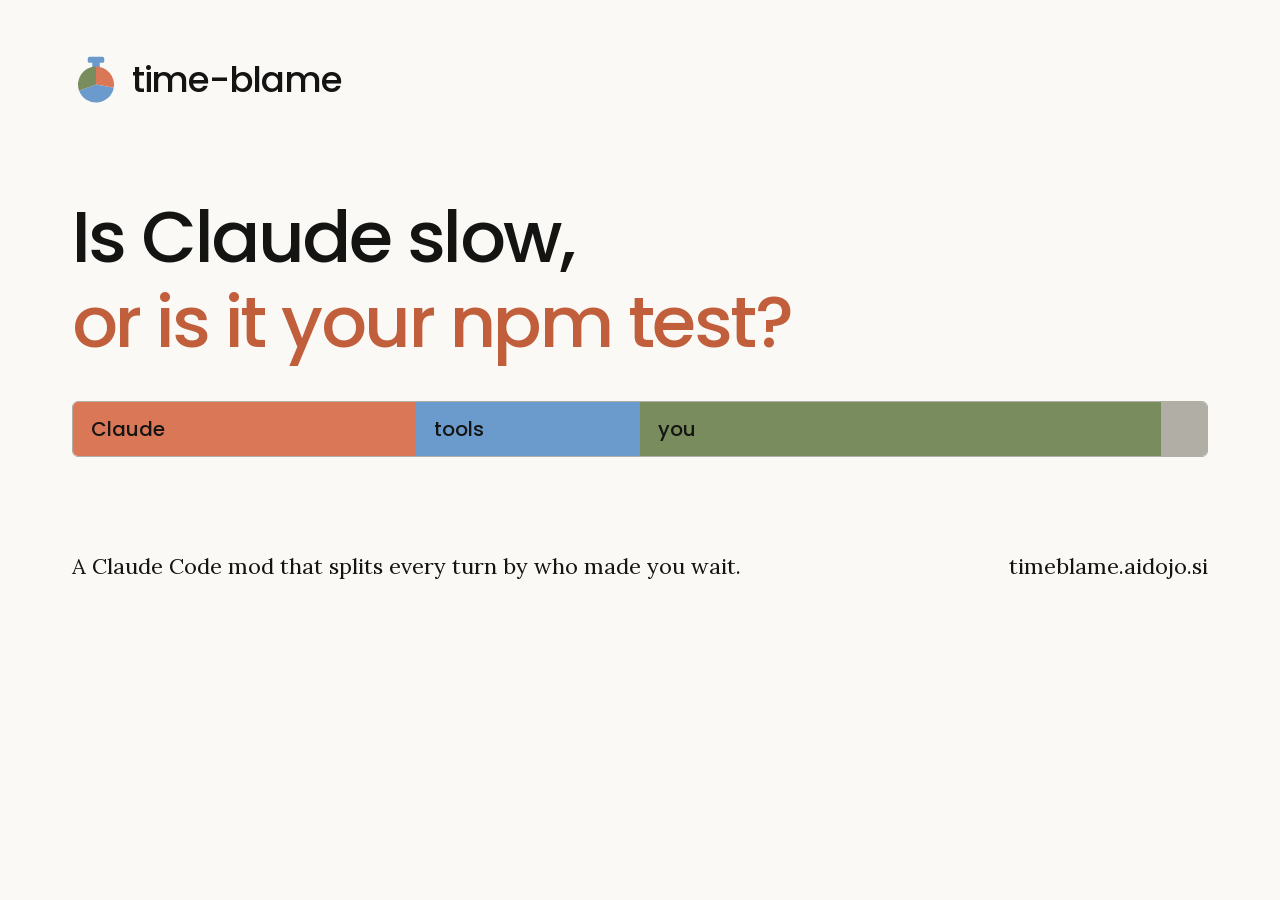
==== site/social-card.html @ afba044f "Use the split-stopwatch icon: favicon, header mark and social card The icon's three wedges use the b" ====
<!doctype html>
<html lang="en" data-theme="light">
<head>
  <meta charset="utf-8">
  <meta name="robots" content="noindex">
  <title>time-blame social preview artwork</title>
  <link rel="stylesheet" href="styles.css">
  <style>
    body { width: 1280px; height: 640px; padding: 56px 72px; display: flex; flex-direction: column; }
    .wordmark { font-size: 36px; }
    .wordmark img { width: 48px; height: 48px; }
    h1 { font-size: 72px; margin: auto 0 36px; }
    .bar { height: 56px; margin-bottom: auto; }
    .bar span { font-size: 20px; padding-inline: 18px; }
    .caption { display: flex; justify-content: space-between; color: var(--muted); font-size: 22px; }
  </style>
</head>
<body>
  <div class="wordmark"><img src="favicon.svg" width="48" height="48" alt="">time-blame</div>
  <h1>Is Claude slow,<br><span>or is it your npm test?</span></h1>
  <div class="bar" aria-hidden="true">
    <span class="b-claude" style="flex: 31">Claude</span>
    <span class="b-tools" style="flex: 19">tools</span>
    <span class="b-you" style="flex: 49">you</span>
    <span class="b-other" style="flex: 1"></span>
  </div>
  <div class="caption"><span>A Claude Code mod that splits every turn by who made you wait.</span><span>timeblame.aidojo.si</span></div>
</body>
</html>
---- site/styles.css ----
@font-face {
  font-family: "Poppins";
  src: url("fonts/poppins-regular-latin.woff2") format("woff2");
  font-style: normal;
  font-weight: 400;
  font-display: swap;
}

@font-face {
  font-family: "Poppins";
  src: url("fonts/poppins-medium-latin.woff2") format("woff2");
  font-style: normal;
  font-weight: 500;
  font-display: swap;
}

@font-face {
  font-family: "Lora";
  src: url("fonts/lora-latin.woff2") format("woff2");
  font-style: normal;
  font-weight: 400 700;
  font-display: swap;
}

:root {
  color-scheme: light dark;
  --paper: #faf9f5;
  --ink: #141413;
  --muted: #141413;
  --line: #b0aea5;
  --well: #e8e6dc;
  --accent: #d97757;
  --title-accent: #c15f3c;
  --claude: #d97757;
  --tools: #6a9bcc;
  --you: #788c5d;
  --other: #b0aea5;
  --on-bucket: #141413;
  --body: "Lora", Georgia, serif;
  --heading: "Poppins", Arial, sans-serif;
  scrollbar-color: var(--muted) var(--paper);
}

* { box-sizing: border-box; }
html { scroll-behavior: smooth; }
body { margin: 0; background: var(--paper); color: var(--ink); font: 18px/1.6 var(--body); }
::selection { background: var(--accent); color: #141413; }
:focus-visible { outline: 2px solid var(--ink); outline-offset: 5px; }
a { color: inherit; text-underline-offset: 4px; text-decoration-thickness: 1px; }
a:hover { text-decoration-color: var(--accent); text-decoration-thickness: 2px; }
.page { max-width: 1168px; margin: auto; padding: 0 40px; }
.skip-link { position: absolute; left: 24px; top: -80px; background: var(--ink); color: var(--paper); padding: 12px; z-index: 1; }
.skip-link:focus { top: 12px; }
.skip-link:hover { color: var(--paper); }
nav { display: flex; justify-content: space-between; align-items: center; gap: 24px; min-height: 104px; border-bottom: 1px solid var(--line); }
.wordmark { display: inline-flex; align-items: center; gap: 12px; font: 500 28px/1.2 var(--heading); letter-spacing: -.035em; text-decoration: none; white-space: nowrap; }
.wordmark img { width: 36px; height: 36px; flex-shrink: 0; border: 0; border-radius: 0; }
.nav-links { display: flex; gap: 32px; font-size: 16px; }
.nav-links a { display: flex; align-items: center; min-height: 44px; text-decoration: none; }
.nav-links a:hover { text-decoration: underline; text-decoration-color: var(--accent); }
.github-link { gap: 8px; white-space: nowrap; border: 1px solid var(--line); border-radius: 6px; padding: 8px 16px; }
.nav-links .github-link:hover { background: var(--well); border-color: var(--ink); text-decoration: none; }
.github-link svg { flex-shrink: 0; }
header { padding: 88px 0 64px; }
h1, h2 { font-family: var(--heading); font-weight: 400; text-wrap: balance; }
h1 { font-size: clamp(44px, 5vw, 68px); font-weight: 500; line-height: 1.18; letter-spacing: -.035em; margin: 0 0 30px; }
h1 span { color: var(--title-accent); }
h2 { font-size: clamp(30px, 3vw, 40px); line-height: 1.2; letter-spacing: -.025em; margin: 0 0 22px; }
h2[id] { scroll-margin-top: 28px; }
p { max-width: 70ch; margin: 0 0 20px; }
.lead { max-width: 58ch; font-size: 22px; line-height: 1.5; color: var(--muted); }
.actions { display: flex; gap: 28px; align-items: center; flex-wrap: wrap; margin: 30px 0 20px; }
.button, button { display: inline-flex; align-items: center; justify-content: center; min-height: 48px; padding: 10px 22px; border: 1px solid var(--accent); border-radius: 6px; background: var(--accent); color: #141413; text-decoration: none; font: 500 16px/1.5 var(--heading); cursor: pointer; }
.button:hover, button:hover { background: var(--well); border-color: var(--ink); color: var(--ink); }
button:disabled { opacity: .65; cursor: wait; }
.text-link { display: inline-flex; align-items: center; gap: 12px; min-height: 48px; font-size: 16px; }
.fine-print, figcaption { color: var(--muted); font-size: 15px; line-height: 1.55; }
header .fine-print { max-width: 76ch; margin-bottom: 0; }
section { padding: 56px 0; border-top: 1px solid var(--line); scroll-margin-top: 28px; }
.grid { display: grid; grid-template-columns: 1fr 1fr; gap: 64px; }
.grid p:last-child { margin-bottom: 0; }
figure { margin: 28px 0 0; }
img { display: block; width: 100%; height: auto; border: 1px solid var(--line); border-radius: 8px; }
figcaption { max-width: 90ch; margin-top: 14px; }
details { margin-top: 24px; }
summary { width: fit-content; padding: 10px 0; cursor: pointer; text-decoration: underline; text-underline-offset: 4px; }
summary:hover { text-decoration-color: var(--accent); text-decoration-thickness: 2px; }
pre { background: var(--well); padding: 24px; border: 1px solid var(--line); border-radius: 8px; white-space: pre-wrap; overflow-wrap: anywhere; font: 15px/1.8 ui-monospace, monospace; }
code { font-family: ui-monospace, monospace; font-size: .86em; overflow-wrap: anywhere; }
pre code { font-size: inherit; }
.copy-row { display: flex; align-items: center; gap: 16px; flex-wrap: wrap; margin-bottom: 28px; }
ul { padding-left: 22px; max-width: 72ch; margin-bottom: 0; }
li { padding-left: 6px; margin: 16px 0; }
footer { border-top: 1px solid var(--line); padding: 32px 0 40px; color: var(--muted); font-size: 14px; }
footer p { margin-bottom: 12px; }
footer div { display: flex; flex-wrap: wrap; gap: 24px; }
footer a { display: inline-block; padding-block: 6px; }

pre.quote { white-space: pre; overflow-x: auto; overflow-wrap: normal; font-size: 14px; }
pre.quote.line { white-space: pre-wrap; overflow-wrap: anywhere; }
.split { margin-top: 28px; }
.bar { display: flex; height: 44px; border-radius: 6px; overflow: hidden; border: 1px solid var(--line); }
.bar span { display: flex; align-items: center; padding-inline: 12px; min-width: 0; overflow: hidden; white-space: nowrap; color: var(--on-bucket); font: 500 15px/1 var(--heading); }
.b-claude { background: var(--claude); }
.b-tools { background: var(--tools); }
.b-you { background: var(--you); }
.b-other { background: var(--other); }
.buckets { display: grid; grid-template-columns: 1fr 1fr; gap: 28px 64px; margin: 32px 0 0; }
.buckets dt { display: flex; align-items: center; gap: 12px; font: 500 20px/1.3 var(--heading); margin-bottom: 8px; }
.buckets dd { margin: 0; }
.sw { display: inline-block; width: 18px; height: 18px; border-radius: 4px; flex-shrink: 0; }

@media (max-width: 700px) {
  .page { padding-inline: 24px; }
  .buckets { grid-template-columns: 1fr; }
  .bar span { padding-inline: 6px; font-size: 13px; }
  pre.quote { font-size: 12px; }
  nav { min-height: 88px; gap: 16px; }
  .wordmark { font-size: 26px; }
  .nav-links { gap: 18px; font-size: 14px; }
  header { padding: 56px 0 44px; }
  h1 { font-size: clamp(42px, 7.5vw, 56px); }
  .lead { font-size: 20px; }
  .actions { gap: 12px 24px; }
  .grid { grid-template-columns: 1fr; gap: 40px; }
  section { padding-block: 40px; }
  pre { padding: 18px; font-size: 13px; }
}

@media (max-width: 700px) {
  .page { padding-inline: 18px; }
  nav { flex-wrap: wrap; gap: 0; padding-block: 18px 10px; }
  .nav-links { width: 100%; justify-content: space-between; gap: 12px; font-size: 13px; }
  .nav-links a { white-space: nowrap; }
  .github-link { padding-inline: 10px; }
}

@media (prefers-reduced-motion: reduce) {
  html { scroll-behavior: auto; }
}

:root[data-theme="light"] { color-scheme: light; }

@media (prefers-color-scheme: dark) {
  :root:not([data-theme="light"]) {
    --paper: #141413;
    --ink: #faf9f5;
    --muted: #b0aea5;
    --line: #b0aea5;
    --well: #141413;
    --title-accent: #d97757;
  }
}
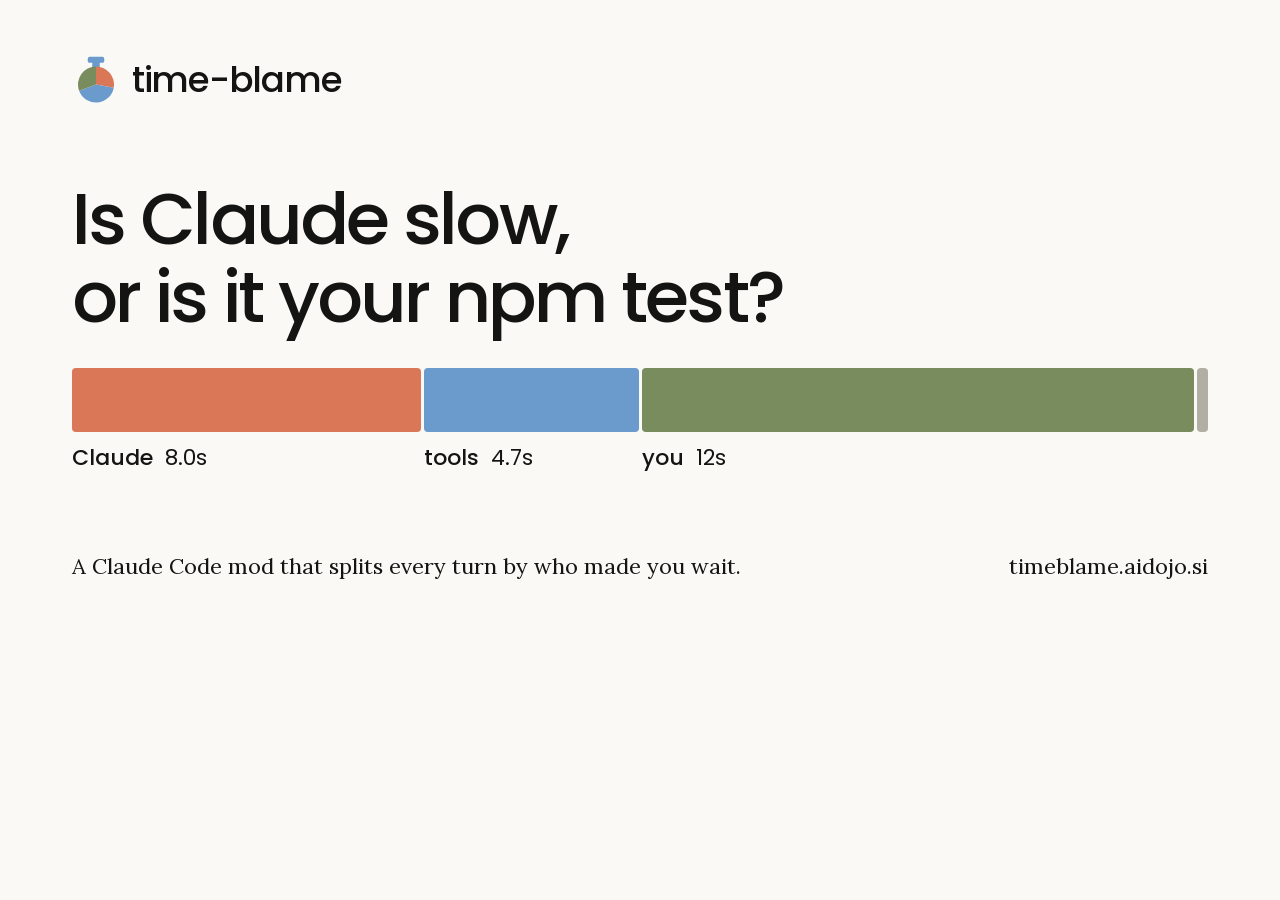
==== commit 70f99e86: "Lead with the real turn: hero bar, colour only for buckets, review fixes The hero is now the 26-seco" ====
--- a/site/social-card.html
+++ b/site/social-card.html
@@ -9,21 +9,20 @@
     body { width: 1280px; height: 640px; padding: 56px 72px; display: flex; flex-direction: column; }
     .wordmark { font-size: 36px; }
     .wordmark img { width: 48px; height: 48px; }
-    h1 { font-size: 72px; margin: auto 0 36px; }
-    .bar { height: 56px; margin-bottom: auto; }
-    .bar span { font-size: 20px; padding-inline: 18px; }
+    h1 { font-size: 72px; max-width: none; margin: auto 0 32px; }
+    .turn-bar { height: 64px; }
+    .seg { animation: none; }
+    .turn-key { font-size: 22px; margin-bottom: auto; }
     .caption { display: flex; justify-content: space-between; color: var(--muted); font-size: 22px; }
   </style>
 </head>
 <body>
   <div class="wordmark"><img src="favicon.svg" width="48" height="48" alt="">time-blame</div>
-  <h1>Is Claude slow,<br><span>or is it your npm test?</span></h1>
-  <div class="bar" aria-hidden="true">
-    <span class="b-claude" style="flex: 31">Claude</span>
-    <span class="b-tools" style="flex: 19">tools</span>
-    <span class="b-you" style="flex: 49">you</span>
-    <span class="b-other" style="flex: 1"></span>
+  <h1>Is Claude slow,<br>or is it your npm test?</h1>
+  <div class="turn-bar" aria-hidden="true">
+    <div class="seg b-claude"></div><div class="seg b-tools"></div><div class="seg b-you"></div><div class="seg b-other"></div>
   </div>
+  <div class="turn-key" aria-hidden="true"><span><b>Claude</b> 8.0s</span><span><b>tools</b> 4.7s</span><span><b>you</b> 12s</span><span></span></div>
   <div class="caption"><span>A Claude Code mod that splits every turn by who made you wait.</span><span>timeblame.aidojo.si</span></div>
 </body>
 </html>
--- a/site/styles.css
+++ b/site/styles.css
@@ -44,7 +44,7 @@
 * { box-sizing: border-box; }
 html { scroll-behavior: smooth; }
 body { margin: 0; background: var(--paper); color: var(--ink); font: 18px/1.6 var(--body); }
-::selection { background: var(--accent); color: #141413; }
+::selection { background: var(--tools); color: #141413; }
 :focus-visible { outline: 2px solid var(--ink); outline-offset: 5px; }
 a { color: inherit; text-underline-offset: 4px; text-decoration-thickness: 1px; }
 a:hover { text-decoration-color: var(--accent); text-decoration-thickness: 2px; }
@@ -63,14 +63,13 @@
 .github-link svg { flex-shrink: 0; }
 header { padding: 88px 0 64px; }
 h1, h2 { font-family: var(--heading); font-weight: 400; text-wrap: balance; }
-h1 { font-size: clamp(44px, 5vw, 68px); font-weight: 500; line-height: 1.18; letter-spacing: -.035em; margin: 0 0 30px; }
-h1 span { color: var(--title-accent); }
+h1 { max-width: 15ch; font-size: clamp(44px, 5.4vw, 76px); font-weight: 500; line-height: 1.08; letter-spacing: -.04em; margin: 0 0 48px; }
 h2 { font-size: clamp(30px, 3vw, 40px); line-height: 1.2; letter-spacing: -.025em; margin: 0 0 22px; }
 h2[id] { scroll-margin-top: 28px; }
 p { max-width: 70ch; margin: 0 0 20px; }
 .lead { max-width: 58ch; font-size: 22px; line-height: 1.5; color: var(--muted); }
 .actions { display: flex; gap: 28px; align-items: center; flex-wrap: wrap; margin: 30px 0 20px; }
-.button, button { display: inline-flex; align-items: center; justify-content: center; min-height: 48px; padding: 10px 22px; border: 1px solid var(--accent); border-radius: 6px; background: var(--accent); color: #141413; text-decoration: none; font: 500 16px/1.5 var(--heading); cursor: pointer; }
+.button, button { display: inline-flex; align-items: center; justify-content: center; min-height: 48px; padding: 10px 22px; border: 1px solid var(--ink); border-radius: 6px; background: var(--ink); color: var(--paper); text-decoration: none; font: 500 16px/1.5 var(--heading); cursor: pointer; }
 .button:hover, button:hover { background: var(--well); border-color: var(--ink); color: var(--ink); }
 button:disabled { opacity: .65; cursor: wait; }
 .text-link { display: inline-flex; align-items: center; gap: 12px; min-height: 48px; font-size: 16px; }
@@ -96,11 +95,18 @@
 footer div { display: flex; flex-wrap: wrap; gap: 24px; }
 footer a { display: inline-block; padding-block: 6px; }
 
+.turn { margin: 0 0 44px; }
+.turn-bar, .turn-key { display: grid; grid-template-columns: 31fr 19fr 49fr 1fr; gap: 3px; }
+.turn-bar { height: clamp(72px, 9vw, 112px); }
+.seg { border-radius: 4px; transform-origin: left center; animation: grow .55s cubic-bezier(.2, .7, .2, 1) both; animation-delay: calc(var(--i) * .5s + .2s); }
+@keyframes grow { from { transform: scaleX(0); } }
+.turn-key { margin-top: 12px; font: 400 17px/1.3 var(--heading); }
+.turn-key span { white-space: nowrap; overflow: visible; }
+.turn-key b { font-weight: 500; margin-right: 6px; }
+.turn figcaption { margin-top: 18px; font-size: 19px; color: var(--ink); max-width: 60ch; }
 pre.quote { white-space: pre; overflow-x: auto; overflow-wrap: normal; font-size: 14px; }
 pre.quote.line { white-space: pre-wrap; overflow-wrap: anywhere; }
 .split { margin-top: 28px; }
-.bar { display: flex; height: 44px; border-radius: 6px; overflow: hidden; border: 1px solid var(--line); }
-.bar span { display: flex; align-items: center; padding-inline: 12px; min-width: 0; overflow: hidden; white-space: nowrap; color: var(--on-bucket); font: 500 15px/1 var(--heading); }
 .b-claude { background: var(--claude); }
 .b-tools { background: var(--tools); }
 .b-you { background: var(--you); }
@@ -113,7 +119,8 @@
 @media (max-width: 700px) {
   .page { padding-inline: 24px; }
   .buckets { grid-template-columns: 1fr; }
-  .bar span { padding-inline: 6px; font-size: 13px; }
+  .turn-key { grid-template-columns: 1fr 1fr 1fr; font-size: 15px; }
+  .turn-key span:last-child { display: none; }
   pre.quote { font-size: 12px; }
   nav { min-height: 88px; gap: 16px; }
   .wordmark { font-size: 26px; }
@@ -137,6 +144,7 @@
 
 @media (prefers-reduced-motion: reduce) {
   html { scroll-behavior: auto; }
+  .seg { animation: none; }
 }
 
 :root[data-theme="light"] { color-scheme: light; }
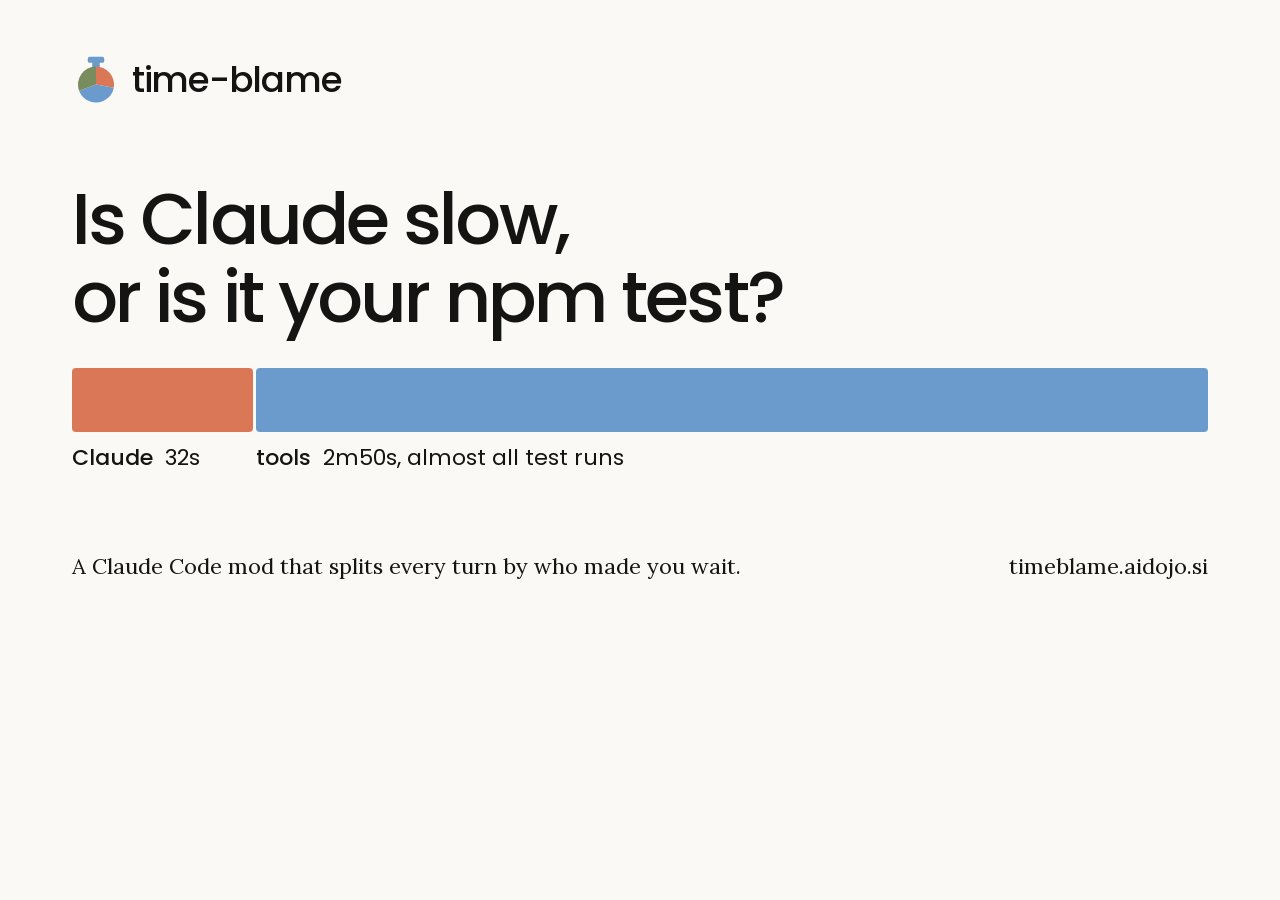
==== commit 4fc3a3bf: "Use a real 3m22s pull-request-review turn in the hero The hero now replays a real turn rebuilt from " ====
--- a/site/social-card.html
+++ b/site/social-card.html
@@ -10,19 +10,20 @@
     .wordmark { font-size: 36px; }
     .wordmark img { width: 48px; height: 48px; }
     h1 { font-size: 72px; max-width: none; margin: auto 0 32px; }
-    .turn-bar { height: 64px; }
-    .seg { animation: none; }
-    .turn-key { font-size: 22px; margin-bottom: auto; }
+    .card-bar { display: grid; grid-template-columns: 16fr 84fr; gap: 3px; height: 64px; }
+    .cseg { border-radius: 4px; }
+    .card-key { display: grid; grid-template-columns: 16fr 84fr; gap: 3px; margin: 12px 0 auto; font: 400 22px/1.3 var(--heading); }
+    .card-key b { font-weight: 500; margin-right: 6px; }
     .caption { display: flex; justify-content: space-between; color: var(--muted); font-size: 22px; }
   </style>
 </head>
 <body>
   <div class="wordmark"><img src="favicon.svg" width="48" height="48" alt="">time-blame</div>
   <h1>Is Claude slow,<br>or is it your npm test?</h1>
-  <div class="turn-bar" aria-hidden="true">
-    <div class="seg b-claude"></div><div class="seg b-tools"></div><div class="seg b-you"></div><div class="seg b-other"></div>
+  <div class="card-bar" aria-hidden="true">
+    <div class="cseg b-claude"></div><div class="cseg b-tools"></div>
   </div>
-  <div class="turn-key" aria-hidden="true"><span><b>Claude</b> 8.0s</span><span><b>tools</b> 4.7s</span><span><b>you</b> 12s</span><span></span></div>
+  <div class="card-key" aria-hidden="true"><span><b>Claude</b> 32s</span><span><b>tools</b> 2m50s, almost all test runs</span></div>
   <div class="caption"><span>A Claude Code mod that splits every turn by who made you wait.</span><span>timeblame.aidojo.si</span></div>
 </body>
 </html>
--- a/site/styles.css
+++ b/site/styles.css
@@ -63,7 +63,7 @@
 .github-link svg { flex-shrink: 0; }
 header { padding: 88px 0 64px; }
 h1, h2 { font-family: var(--heading); font-weight: 400; text-wrap: balance; }
-h1 { max-width: 15ch; font-size: clamp(44px, 5.4vw, 76px); font-weight: 500; line-height: 1.08; letter-spacing: -.04em; margin: 0 0 48px; }
+h1 { font-size: clamp(44px, 5.4vw, 76px); font-weight: 500; line-height: 1.08; letter-spacing: -.04em; margin: 0 0 48px; }
 h2 { font-size: clamp(30px, 3vw, 40px); line-height: 1.2; letter-spacing: -.025em; margin: 0 0 22px; }
 h2[id] { scroll-margin-top: 28px; }
 p { max-width: 70ch; margin: 0 0 20px; }
@@ -96,14 +96,21 @@
 footer a { display: inline-block; padding-block: 6px; }
 
 .turn { margin: 0 0 44px; }
-.turn-bar, .turn-key { display: grid; grid-template-columns: 31fr 19fr 49fr 1fr; gap: 3px; }
-.turn-bar { height: clamp(72px, 9vw, 112px); }
-.seg { border-radius: 4px; transform-origin: left center; animation: grow .55s cubic-bezier(.2, .7, .2, 1) both; animation-delay: calc(var(--i) * .5s + .2s); }
-@keyframes grow { from { transform: scaleX(0); } }
-.turn-key { margin-top: 12px; font: 400 17px/1.3 var(--heading); }
-.turn-key span { white-space: nowrap; overflow: visible; }
-.turn-key b { font-weight: 500; margin-right: 6px; }
-.turn figcaption { margin-top: 18px; font-size: 19px; color: var(--ink); max-width: 60ch; }
+.track { position: relative; padding-top: 52px; }
+.clock { position: absolute; top: 0; left: 100%; transform: translateX(-100%); font: 500 34px/1 var(--heading); letter-spacing: -.02em; font-variant-numeric: tabular-nums; white-space: nowrap; }
+.turn-bar { position: relative; height: clamp(72px, 9vw, 112px); }
+.seg { position: absolute; top: 0; bottom: 0; border-radius: 4px; box-shadow: inset -3px 0 0 var(--paper); }
+.labels { position: relative; height: 30px; margin-top: 12px; }
+.lab { position: absolute; top: 0; display: inline-flex; gap: 6px; white-space: nowrap; font: 400 17px/1.3 var(--heading); }
+.lab b { display: inline-flex; align-items: center; gap: 6px; font-weight: 500; }
+.lab svg, .turn-key svg { width: 16px; height: 16px; }
+.live .lab { opacity: 0; transition: opacity .25s; }
+.live .lab.on { opacity: 1; }
+.turn-key { display: flex; gap: 6px 18px; flex-wrap: wrap; margin-top: 12px; font: 400 15px/1.3 var(--heading); }
+.turn-key b { display: inline-flex; align-items: center; gap: 6px; font-weight: 500; margin-right: 6px; }
+.turn figcaption { margin-top: 18px; font-size: 19px; color: var(--ink); max-width: 64ch; }
+.replay { min-height: 0; padding: 0; margin-left: 6px; border: 0; background: none; color: inherit; font: inherit; text-decoration: underline; text-underline-offset: 4px; text-decoration-thickness: 1px; }
+.replay:hover { background: none; color: inherit; text-decoration-color: var(--tools); text-decoration-thickness: 2px; }
 pre.quote { white-space: pre; overflow-x: auto; overflow-wrap: normal; font-size: 14px; }
 pre.quote.line { white-space: pre-wrap; overflow-wrap: anywhere; }
 .split { margin-top: 28px; }
@@ -114,13 +121,16 @@
 .buckets { display: grid; grid-template-columns: 1fr 1fr; gap: 28px 64px; margin: 32px 0 0; }
 .buckets dt { display: flex; align-items: center; gap: 12px; font: 500 20px/1.3 var(--heading); margin-bottom: 8px; }
 .buckets dd { margin: 0; }
-.sw { display: inline-block; width: 18px; height: 18px; border-radius: 4px; flex-shrink: 0; }
+.sw { display: inline-grid; place-items: center; width: 30px; height: 30px; border-radius: 6px; flex-shrink: 0; color: var(--on-bucket); }
+.sw svg { width: 18px; height: 18px; }
 
 @media (max-width: 700px) {
   .page { padding-inline: 24px; }
   .buckets { grid-template-columns: 1fr; }
-  .turn-key { grid-template-columns: 1fr 1fr 1fr; font-size: 15px; }
-  .turn-key span:last-child { display: none; }
+  .labels { display: none; }
+  .turn-key { display: flex; }
+  .clock { font-size: 26px; }
+  .track { padding-top: 40px; }
   pre.quote { font-size: 12px; }
   nav { min-height: 88px; gap: 16px; }
   .wordmark { font-size: 26px; }
@@ -144,7 +154,7 @@
 
 @media (prefers-reduced-motion: reduce) {
   html { scroll-behavior: auto; }
-  .seg { animation: none; }
+  .live .lab { transition: none; }
 }
 
 :root[data-theme="light"] { color-scheme: light; }
